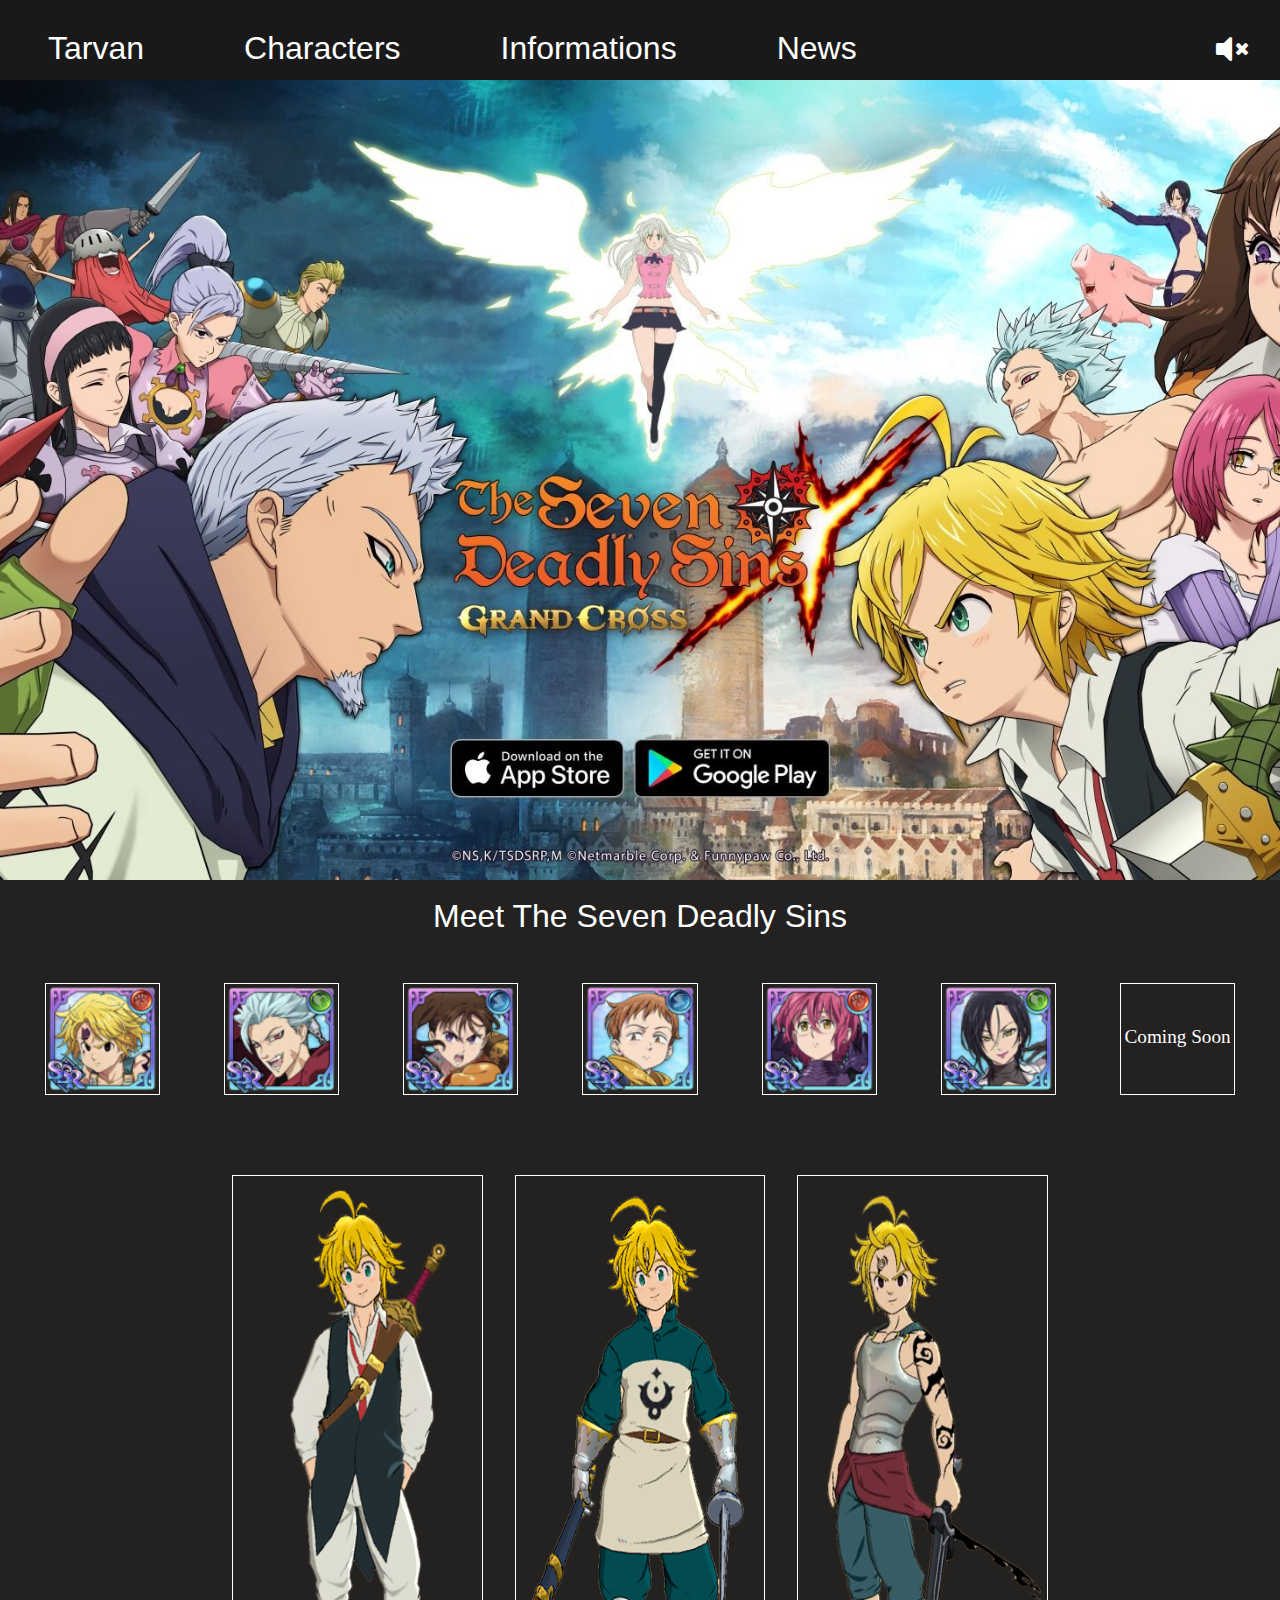
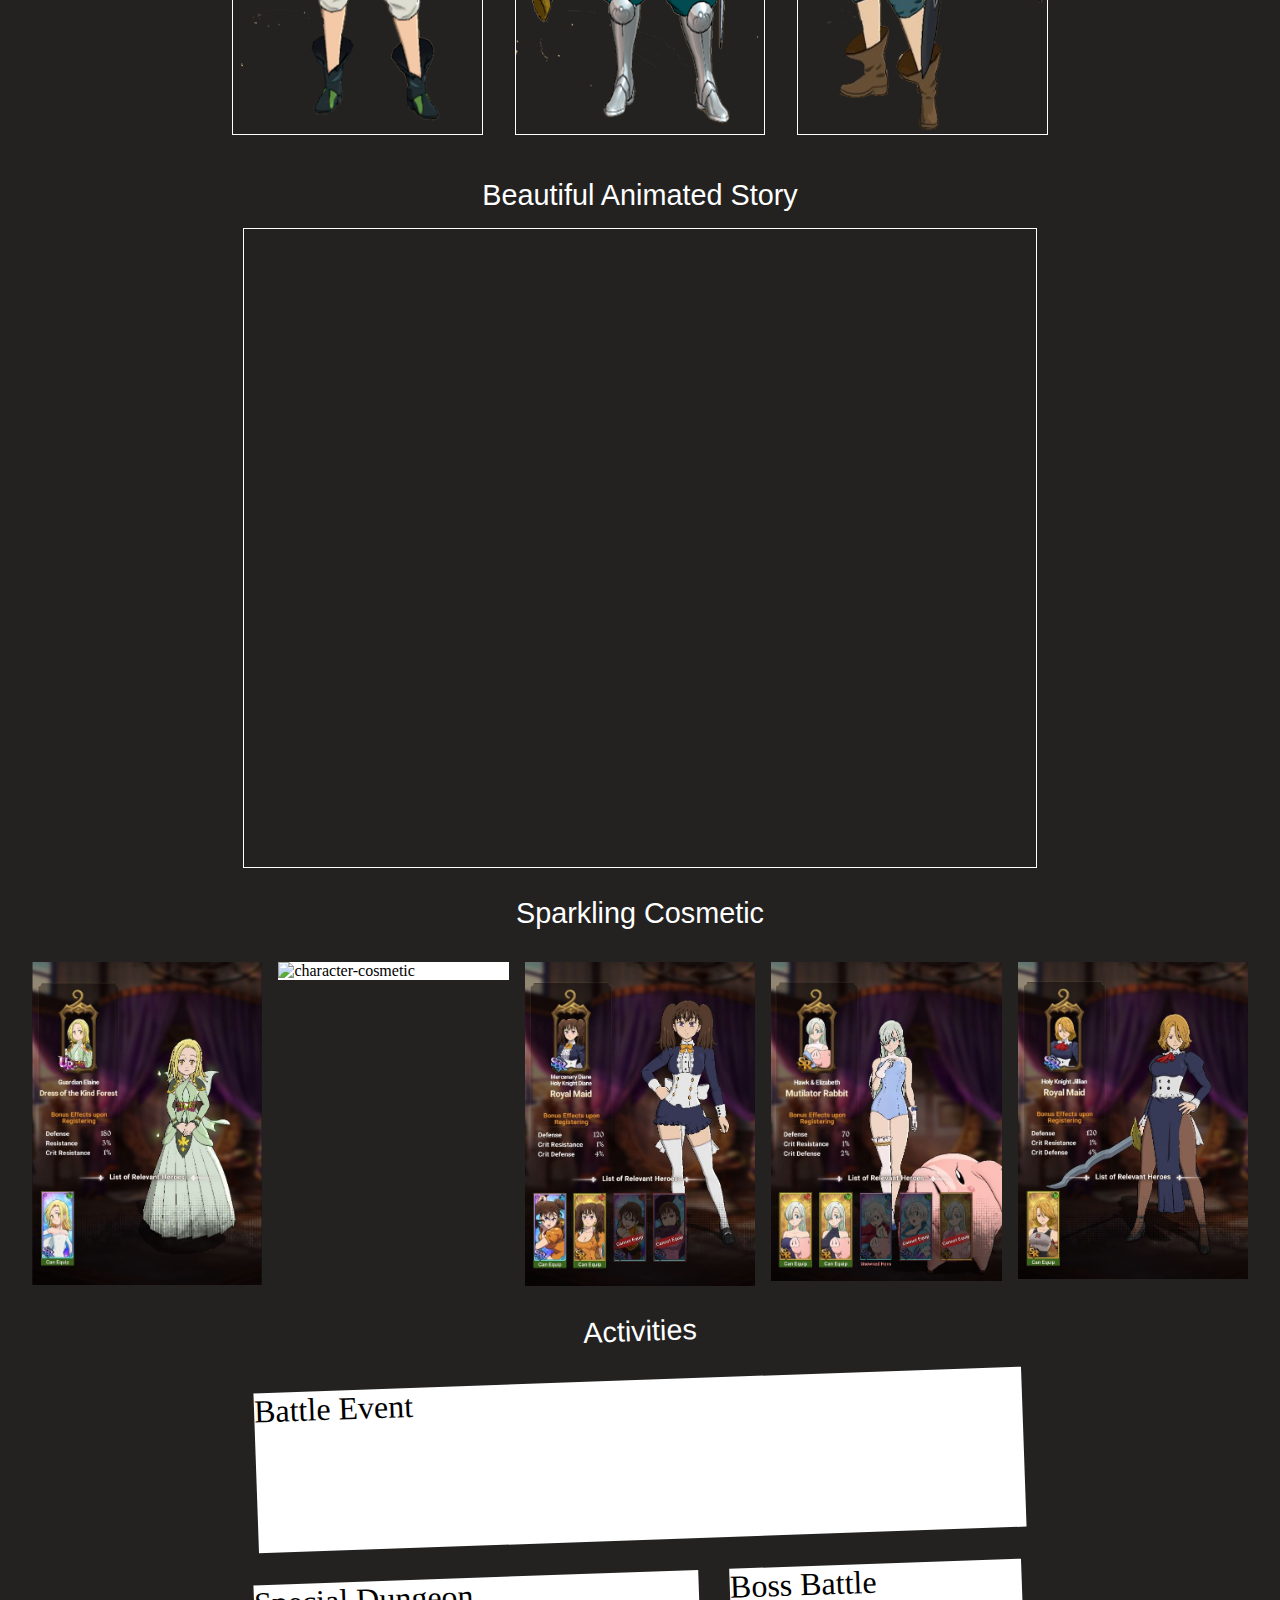
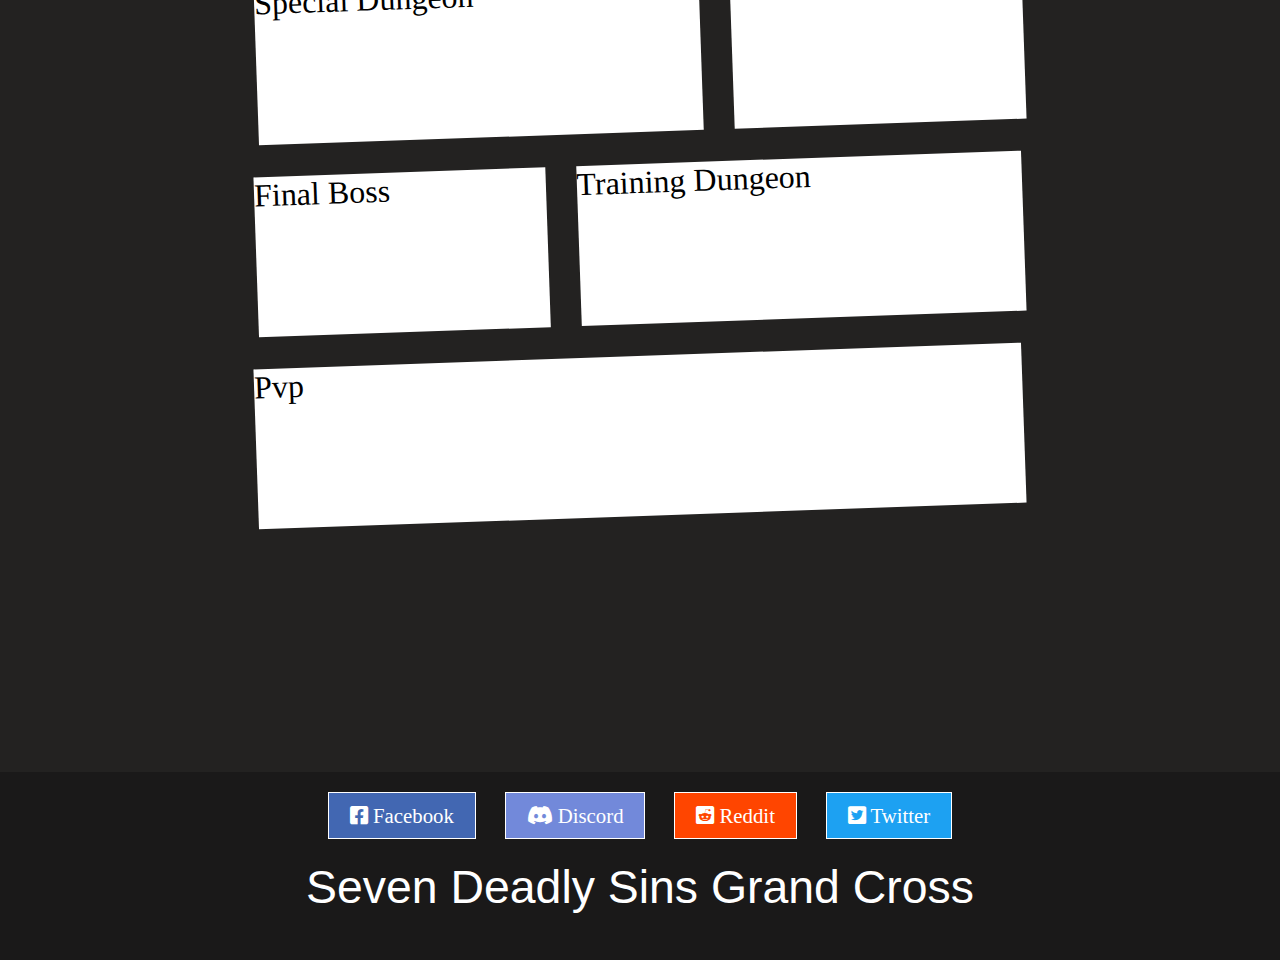
==== index.html @ 65a4bf39 "Add files via upload" ====
<!DOCTYPE html>
<html lang="en">
<head>
    <meta charset="UTF-8">
    <meta name="viewport" content="width=device-width, initial-scale=1.0">
    <link rel="icon" href="./images/tab-icon.ico"/>
    <link rel="stylesheet" href="https://cdnjs.cloudflare.com/ajax/libs/font-awesome/5.11.2/css/all.min.css"/>
    <title>Seven Deadly Sins x Grand Cross</title>
    <link rel="stylesheet" href="./index.css" />
</head>
<body>
    <div class="mobile-control">
        <div class="nav-control">
            <i class="fas fa-long-arrow-alt-down nav-controller" title="show nav bar"></i>
        </div>
        <div class="mobile-title-wrapper">
            <p class="mobile-title">Seven Deadly Sins X Grand Cross</p>
        </div>
    </div>
    <nav class="nav-for-everything">
        <ul>
            <li><a href="./index.html">Tarvan</a></li>
            <li><a href="./characters.html">Characters</a></li>
            <li><a href="./informations.html">Informations</a></li>
            <li><a href="./news.html">News</a></li>
        </ul>
    </nav>
    <div class="absolute-audio">
        <i class="sound-on fas fa-volume-mute"></i>
        <i class="sound-off fas fa-volume-up"></i>
    </div>
    <img src="./images/image-asset.png" alt="" class="banner" />
    <p class="title-character">Meet The Seven Deadly Sins</p>
    <div class="characters">
        <img src="./images/meliodas.png" alt="character-icons" class="character index-meliodas" title="Meliodas"  />
        <img src="./images/ban.png" alt="character-icons" class="character index-ban" title="Ban" />
        <img src="./images/diane.png" alt="character-icons" class="character index-diane" title="Diane" />
        <img src="./images/king.png" alt="character-icons" class="character index-king" title="King" />
        <img src="./images/gowther.png" alt="character-icons" class="character index-gowther" title="Gowther" />
        <img src="./images/merlin.png" alt="character-icons" class="character index-merlin" title="Merlin" />
        <div class="character"><span>Coming Soon</span></div>
    </div>
    <div class="character-main">
        <img src="./images/index/meliodas-1.png" alt="Character-Icon" class="character-portrait character-portrait-one" />
        <img src="./images/index/meliodas-2.png" alt="Character-Icon" class="character-portrait character-portrait-two" />
        <img src="./images/index/meliodas-3.png" alt="Character-Icon" class="character-portrait character-portrait-three" />
    </div>
    <p class="title-video">Beautiful Animated Story</p>
    <div class="video-wrapper">
        <iframe class="video" width="560" height="315" src="https://www.youtube.com/embed/x7IsksEvlHc" frameborder="0" allow="accelerometer; autoplay; encrypted-media; gyroscope; picture-in-picture" allowfullscreen></iframe>
    </div>
    <p class="title-cosmetic">Sparkling Cosmetic</p>
    <div class="cosmetic">
        <img src="./images/outfite-1.jpg" alt="character-cosmetic" class="cosmetic-show cosmetic-show-one" />
        <img src="./images/outfite-2.jpg" alt="character-cosmetic" class="cosmetic-show cosmetic-show-two" />
        <img src="./images/outfite-3.jpg" alt="character-cosmetic" class="cosmetic-show cosmetic-show-three" />
        <img src="./images/outfite-4.jpg" alt="character-cosmetic" class="cosmetic-show cosmetic-show-four" />
        <img src="./images/outfite-5.jpg" alt="character-cosmetic" class="cosmetic-show cosmetic-show-five" />
    </div>
    <p class="title-activities">Activities</p>
    <div class="activities">
        <div class="battle-event">Battle Event</div>
        <div class="boss-special-wrapper"> 
            <div class="special-dungeon">Special Dungeon</div>
            <div class="boss-battle">Boss Battle</div>
        </div>
        <div class="final-training-wrapper">
            <div class="final-boss">Final Boss</div>
            <div class="training-dungeon">Training Dungeon</div>
        </div>
        <div class="pvp">Pvp</div>
    </div>
    <footer>
        <ul class="footer-ul">
            <li class="li-fb"><i class="fab fa-facebook-square"></i> Facebook</li>
            <li class="li-dc"><i class="fab fa-discord"></i> Discord</li>
            <li class="li-rd"><i class="fab fa-reddit-square"></i> Reddit</li>
            <li class="li-tw"><i class="fab fa-twitter-square"></i> Twitter</li>
        </ul>
        <p class="title-footer">Seven Deadly Sins Grand Cross</p>
    </footer>
    <script src="./index.js"></script>
</body>
</html>
---- index.css ----
* {
    margin: 0;
    padding: 0;
    box-sizing: border-box;
}

body {
    width: 100%;
    background-color: #232221;
}

/*Tarvan*/
.absolute-audio {
    position: absolute;
    right: 1em;
    margin-top: -1.5em;
    font-size: 2em;
    color: white;
}
.sound-off {
    display: none;
}

.mobile-control {
    display: none;
}

nav {
    width: 100%;
    height: 5em;
    padding-top: 1em ;
    color: white;
    background-color: rgb(26, 25, 25);
}
nav ul {
    text-align: left;
}
nav ul li {
    display: inline-block;
    margin: 0 1.5em;
    font-size: 2em;
    line-height: 2em;
    font-family: 'Trebuchet MS', 'Lucida Sans Unicode', 'Lucida Grande', 'Lucida Sans', Arial, sans-serif;
}
nav ul li a {
    text-decoration: none;
    color: white;
}
nav ul li:hover{
    cursor: pointer;
    text-decoration: underline;
    text-decoration-color: white;
}

.banner {
    display: block;
    width: 100%;
    height: 50em;
    background: #FDE74C;
    object-fit: cover;
    object-position: bottom;
}
.characters {
    width: 100%;
    height: 7em;
    margin-top: 2em;
    display: flex;
    flex-flow: row nowrap;
    justify-content: center;
}

.title-character{
    text-align: center;
    color: white;
    font-size: 3em;
    margin-top: 0.55em;
    font-family: 'Segoe UI', Tahoma, Geneva, Verdana, sans-serif ;
}
.character {
    width: 7em;
    height: 100%;
    margin: 0 2em;
    text-align: center;
    cursor: pointer;
    border: 1px solid white;
    color: white;
}
.character span {
    font-size: 1.2em;
    line-height: 5.5em;
}
.character-main {
    width: 100%;
    height: 43em;
    margin-top: 3em;
    display: flex;
    flex-flow: row nowrap;
    justify-content:center;
}
.character-portrait {
    width: 20.5%;
    height: 100%;
   border: 1px solid white;
}

.title-video {
    color: white;
    margin-top: 1em;
    text-align: center;
    font-size: 3em;
    font-family: 'Segoe UI', Tahoma, Geneva, Verdana, sans-serif ;
}

.video-wrapper {
    width: 61.5%;
    height: 40em;
    border:1px solid white;
    margin: 1em auto;
}
.video {
    width: 100%;
    height: 100%;
}
.title-cosmetic {
    color: white;
    margin-top: 1em;
    text-align: center;
    font-size: 3em;
    font-family: 'Segoe UI', Tahoma, Geneva, Verdana, sans-serif ;
}
.cosmetic {
    margin-top: 2em;
    width: 100%;
    height: 30em;
    display: flex;
    flex-flow: row nowrap;
    justify-content: space-between;
}
.cosmetic-show {
    width: 19%;
    height: 100%;
    background-color: white;
}

.title-activities {
    width: 50%;
    margin: 0 auto;
    color: white;
    margin-top: 1em;
    text-align: center;
    font-size: 3em;
    font-family: 'Segoe UI', Tahoma, Geneva, Verdana, sans-serif ;
    transform: rotate(-2deg);
}

.activities {
    margin: 2em auto 0;
    width: 60%;
    height: 50em;
}

.battle-event {
    width: 100%;
    height: 5em;
    background-color: white;
    transform: rotate(-2deg);
    font-size: 2em;
}
.boss-special-wrapper {
    width: 100%;
    height: 5em;
    font-size: 2em;
    margin-top: 1em;
    transform: rotate(-2deg);
    display: flex;
    flex-flow: row nowrap;
    justify-content: space-between;
}
.special-dungeon {
    width: 58%;
    height: 100%;
    background-color: white;
}
.boss-battle {
    width: 38%;
    height: 100%;
    background-color: white;
}

.final-training-wrapper{
    width: 100%;
    height: 5em;
    font-size: 2em;
    margin-top: 1em;
    transform: rotate(-2deg);
    display: flex;
    flex-flow: row nowrap;
    justify-content: space-between;
}
.final-boss {
    width: 38%;
    height: 100%;
    background-color: white;
}
.training-dungeon {
    width: 58%;
    height: 100%;
    background-color: white;
}

.pvp {
    width: 100%;
    height: 5em;
    margin-top: 1em;
    background-color: white;
    transform: rotate(-2deg);
    font-size: 2em;
}

/*footer*/
footer {
    width: 100%;
    height: 11em;
    margin-top: 12em;
    background: rgb(26, 25, 25);
    color: white;
}

.footer-ul {
    text-align: center;
}
.footer-ul li {
    display: inline-block;
    font-size: 1.3em;
    margin: 1em 0.7em;
    border: 1px solid white;
    padding: 0.5em 1em;
}
.footer-ul li:hover {
    cursor: pointer;
    color: black;
    background-color: white;
}
.li-fb {
    background-color: #4267B2;
}
.li-dc {
    background-color:#7289DA;
}
.li-rd {
    background-color: #FF4500;
}
.li-tw{
    background-color: #1DA1F2;
}

.title-footer {
    text-align: center;
    font-size: 2.9em;
    font-family: 'Segoe UI', Tahoma, Geneva, Verdana, sans-serif ;
}

/*characters*/
.category {
    margin: 5em auto;
    width: 50%;
    height: 3.5em;
    display: flex;
    flex-flow: row nowrap;
    justify-content: space-between;
}
.attribute-icon {
    width: 1.9em;
    height: 1.9em;
    margin-right: 0.3em;
}
.category-red{
    height: 100%;
    width: 30%;
    text-align: center;
    background-image: linear-gradient(to right, #C3423F 50%,  #232221 50%);
    background-size: 200% 100%;
    background-position: right bottom;
    transition: all 0.5s ease;
    color: white;
    border: 1px solid white;
}
.category-green {
    height: 100%;
    width: 30%;
    text-align: center;
    background-image: linear-gradient(to right, #88AF35  50%, #232221  50%);
    background-size: 200% 100%;
    background-position: right bottom;
    transition: all 0.5s ease;
    color: white;
    border: 1px solid white;
} 
.category-blue {
    height: 100%;
    width: 30%;
    text-align: center;
    background-image: linear-gradient(to right, #4494BC  50%,  #232221  50%);
    background-size: 200% 100%;
    background-position: right bottom;
    transition: all 0.5s ease;
    color: white;
    border: 1px solid white;
}
.category-all:hover{
    cursor: pointer;
    background-position: left bottom;
    color: white;
}
.red-title, .green-title, .blue-title {
    font-size: 2.5em;
    line-height: 1.3em;
}

.characters-all {
    width: 50%;
    min-height: 22em;
    margin: 0 auto;
    display: flex;
    flex-flow: row wrap;
    justify-content: flex-start;
}
.title-character-list {
    text-align: center;
    color: white;
    font-size: 2em;
    margin: 2em 0 1em 0;
}

.character-all-frame {
    width: 12%;
    height: 7em;
    background: white;
    margin: 1em 2em;
}


/*informations*/
.informations {
    width: 80%;
    min-height:50em;
    margin:  10em  auto;
    display:flex;
    flex-flow: row nowrap;
    justify-content: space-between;
    
}

.tabs {
    width: 30%;
    height: 100%;
    border: 1px solid rgb(92, 92, 92);
}

.tabs  ul li {
    font-size: 2em;
    list-style-type: none;
    height: 2em;
    border-bottom: 1px solid grey;
    color: white;
    line-height: 2em;
    text-indent: 1em;
    background-color: #2C2B2A;
    font-family: 'Segoe UI', Tahoma, Geneva, Verdana, sans-serif ;
    font-weight: lighter;
    position: relative;
    overflow:hidden;
}
.tabs  ul li:hover {
   cursor: pointer;
   background-color: #5B8EEB;
   border-bottom: 1px solid #5B8EEB;
}
.tabs  ul li:last-child {
    font-size: 2em;
    list-style-type: none;
    height: 2em;
    border-bottom: 0px solid grey;
    color: white;
    line-height: 2em;
}
.fa-caret-right {
    position: absolute;
    right: 0.5em;
    top: 0.5em;
}
.informations-for-tab {
    width: 69%;
    min-height: 100%;
    display: flex;
    flex-flow: row wrap;
    border: 1px solid rgb(34, 32, 32);
}

.title-information {
    width: 100%;
    height: 2em;
    font-size: 2em;
    background: rgb(39, 37, 37);
    line-height: 2em;
    color: white;
    padding-left: 0.5em;
    border: 1px solid rgb(34, 32, 32);
}
.informations-for-tab-select {
    border: 1px solid rgb(34, 32, 32);
    width: 100%;
    min-height: 100%;
    background: rgb(39, 37, 37);
    color: white;
}
.h1-informations {
    margin: 0.5em;
    font-size: 2.5em;
    font-family: 'Times New Roman', Times, serif;
}
.h2-informations {
    margin: 0.7em;
    font-size: 2em;
    font-family: 'Times New Roman', Times, serif;
}
.information-text {
    margin: 1em; 
    font-size: 1.5em;
    line-height: 1.5em;
}

/*news*/
.news-tab {
    width: 80%;
    min-height: 100%;
    margin: 10em auto;
    background: rgb(43, 42, 42);
    border-top-left-radius: 0.5em;
    border-top-right-radius: 0.5em;
    display: flex;
    flex-flow: column wrap;

}

.news-tab-title {
    width: 100%;
    height: 10%;
    border-bottom: 1px solid rgb(214, 213, 213);
}
.title-news {
    font-size: 2em;
    line-height: 2em;
    margin-left: 1em;
    color: white;

}
.news-tab-info{
    width: 100%;
    min-height: 80%;
    position: relative;
}
.line {
    width: 1px;
    height: 100%;
    background-color: grey;
    position: absolute;
    margin-left: 3em;
}
.news-tab-info-each {
    width: 100%;
    color: white;
    margin-top: 2em;
}
.title-news-tab-each-wrapper {
    width: 95%;
    height: 2em;
    margin-left: 5%;
    font-size: 1.7em;
}
.date-news-tab-each-wrapper {
    width: 95%;
    height: 2em;
    margin-left: 5%;
    font-size: 1.3em;
}
.news-tab-info-each-text {
    width: 90%;
    margin-left: 5%;
    background-color: #1c1c1c;
    border-radius: 0.3em;
    margin-bottom: 1em;
   
}
.news-tab-info-each-text-p {
    font-size: 1.5em;
    padding: 1em;
}

 /* Extra small devices (phones, 600px and down) */
 @media only screen and (max-width: 600px) {
    .absolute-audio{
         display: none;
     }
    .mobile-control {
         color: white;
         font-size: 1.3em;
         text-align: center;
         width: 100%;
         height: 5%;
         background: rgb(26, 25, 25);
         border-bottom: 1px solid rgb(250, 250, 250);
         display: flex;
         justify-content: space-between;
     }
    .nav-control {
         line-height: 3.5em;
         padding: 0em 0.5em;
     }
    .mobile-title {
         line-height: 3.5em;
         padding: 0em 1em;
     }
    nav {
         width: 100%;
         height: 19em;
         background: rgb(78, 51, 51);
         top: 9%;
         transition: all 0.5s ease;
         display: none;
     }
    .title-character{
        font-size: 1.5em;
    }

    .characters {
        width: 100%;
        height: 100%;
        margin-top: 2em;
        display: flex;
        flex-flow: row wrap;
        justify-content: center;
    }
    .character {
        width: 30%;
        height: 7em;
        margin: 1em 2em;
        text-align: center;
        cursor: pointer;
        border: 1px solid white;
        color: white;
    }
    .character:last-child {
        display: none;
    }
    .character-main {
        width: 100%;
        height: 100%;
        margin-top: 3em;
        display: flex;
        flex-flow: row wrap;
        justify-content: center;
    }
    .character-portrait {
        width: 75%;
        height: 35em;
        border: 1px solid white;
        margin: 1em;
    }
    .title-video {
        font-size: 1.8em;
    }
    .video-wrapper{
        width: 99%;
        height: 20em;
    }
    .title-cosmetic{
        font-size: 1.8em;
    }
    .cosmetic {
        width: 100%;
        height: 100%;
        flex-flow: row wrap;
        justify-content: center;
    }
    .cosmetic-show{
        width: 90%;
        height: 10%;
    }
    .title-activities {
        font-size: 1.8em;
    }
    .activities {
        margin: 2em auto 0;
        width: 95%;
        height: 50em;
    }
    footer {
        width: 100%;
        height: 100%;
    }
    .footer-ul {
        display: flex;
        flex-flow: row nowrap;
        justify-content: center;
    }
    .footer-ul li {
        display: inline-block;
        font-size: 1.3em;
        margin: 1em 0.1em;
        border: 1px solid white;
        padding: 0.5em 0.5em;
    }
    .title-footer {
        font-size: 1.5em;
        padding-bottom: 1em;
    }

    /*characters*/
    .category {
        margin: 5em auto;
        width: 90%;
        height: 3.5em;
        display: flex;
        flex-flow: row nowrap;
        justify-content: space-between;
    }
    .category-all {
        display: flex;
        justify-content: center;
        align-items: center;
    }
    .attribute-icon {
        margin-right: 0;
    }
    .category-all:hover{
        cursor: pointer;
        background-color: white;
        color: white;
    }
    .red-title, .green-title, .blue-title {
        display: none;
    }
    .characters-all {
        width: 100%;
        min-height: 22em;
        margin: 0 auto;
        display: flex;
        flex-flow: row wrap;
        justify-content: center;
    }
    .title-character-list {
        text-align: center;
        color: white;
        font-size: 2em;
        margin: 2em 0 1em 0;
    }

    .character-all-frame {
        width: 30%;
        height: 7em;
        background: white;
        margin: 1em 2em;
    }

    
    /*informations*/
    .informations {
        width: 99%;
        min-height:50em;
        margin:  5em  auto;
        display:flex;
        flex-flow: row wrap;
        justify-content: space-between;
    }
    .tabs {
        width: 100%;
        height: 100%;
        border: 1px solid rgb(92, 92, 92);
    }

    .tabs  ul li {
        font-size: 1.8em;
    }
    .fa-caret-right {
        position: absolute;
        right: 0.5em;
        top: 0.5em;
    }
    .informations-for-tab {
        margin-top: 3em;
        width: 100%;
    }

    .title-information {
        font-size: 1.5em;
    }
    .h1-informations {
        margin: 0.5em;
        font-size: 1.5em;
        font-family: 'Times New Roman', Times, serif;
    }
    .h2-informations {
        margin: 0.7em;
        font-size: 1.3em;
        font-family: 'Times New Roman', Times, serif;
    }
    .information-text {
        margin: 1em; 
        font-size: 1.2em;
        line-height: 1.5em;
    }   
    /*news*/
    .news-tab {
        width: 99%;
    }

    .news-tab-title {
        width: 100%;
        height: 10%;
        border-bottom: 1px solid rgb(214, 213, 213);
    }
    .title-news {
        font-size: 1.5em;
    }
    .news-tab-info{
        width: 100%;
        min-height: 80%;
        position: relative;
    }
    .line {
        width: 1px;
        height: 100%;
        background-color: grey;
        position: absolute;
        margin-left: 0.5em;
    }
 }

 /* Small devices (portrait tablets and large phones, 600px and up) */
 @media only screen and (min-width: 600px) {
    .absolute-audio{
        display: none;
    }
   .mobile-control {
        color: white;
        font-size: 1.3em;
        text-align: center;
        width: 100%;
        height: 5%;
        background: rgb(26, 25, 25);
        border-bottom: 1px solid rgb(250, 250, 250);
        display: flex;
        justify-content: space-between;
    }
   .nav-control {
        line-height: 3.5em;
        padding: 0em 0.5em;
    }
   .mobile-title {
        line-height: 3.5em;
        padding: 0em 1em;
    }
   nav {
        width: 100%;
        height: 5em;
        background: rgb(78, 51, 51);
        top: 9%;
        transition: all 0.5s ease;
        display: none;
    }
    nav ul {
        text-align: center;
    }
    nav ul li {
        display: inline-block;
        margin: 0 1.5em;
        font-size: 1.8em;
        line-height: 2em;
        font-family: 'Trebuchet MS', 'Lucida Sans Unicode', 'Lucida Grande', 'Lucida Sans', Arial, sans-serif;
    }
   .title-character{
       font-size: 1.5em;
   }
   .characters {
       width: 100%;
       height: 100%;
       margin-top: 2em;
       display: flex;
       flex-flow: row wrap;
       justify-content: center;
   }
   .character {
       width: 15%;
       height: 7em;
       margin: 1em 2em;
       text-align: center;
       cursor: pointer;
       border: 1px solid white;
       color: white;
   }
   .character:last-child {
       display: none;
   }
   .character-main {
       width: 100%;
       height: 100%;
       margin-top: 3em;
       display: flex;
       flex-flow: row wrap;
       justify-content: center;
   }
   .character-portrait {
       width: 35%;
       height: 35em;
       border: 1px solid white;
       margin: 1em;
   }
   .title-video {
       font-size: 1.8em;
   }
   .video-wrapper{
       width: 99%;
       height: 25em;
   }
   .title-cosmetic{
       font-size: 1.8em;
   }
   .cosmetic {
       width: 100%;
       height: 100%;
       flex-flow: row wrap;
       justify-content: flex-start;
   }
   .cosmetic-show{
       width: 45%;
       height: 10%;
       margin: 0 1em;
   }

   .title-activities {
       font-size: 1.8em;
   }
   .activities {
       margin: 2em auto 0;
       width: 95%;
       height: 50em;
   }
   footer {
       width: 100%;
       height: 100%;
   }
   .footer-ul {
       display: flex;
       flex-flow: row nowrap;
       justify-content: center;
   }
   .footer-ul li {
       display: inline-block;
       font-size: 1.3em;
       margin: 1em 0.1em;
       border: 1px solid white;
       padding: 0.5em 0.5em;
   }
   .title-footer {
       font-size: 1.5em;
       padding-bottom: 1em;
   }

   /*characters*/
   .category {
    margin: 5em auto;
    width: 90%;
    height: 3.5em;
    display: flex;
    flex-flow: row nowrap;
    justify-content: space-between;
    }
    .category-all {
        display: flex;
        justify-content: center;
        align-items: center;
    }
    .attribute-icon {
        margin-right: 0;
    }
    .category-all:hover{
        cursor: pointer;
        background-color: white;
        color: white;
    }
    .red-title, .green-title, .blue-title {
        display: none;
    }
    .characters-all {
        width: 100%;
        min-height: 22em;
        margin: 0 auto;
        display: flex;
        flex-flow: row wrap;
        justify-content: center;
    }
    .title-character-list {
        text-align: center;
        color: white;
        font-size: 2em;
        margin: 2em 0 1em 0;
    }

    .character-all-frame {
        width: 13%;
        height: 6em;
        background: white;
        margin: 1em 2em;
    }
    /*informations*/
    .informations {
        width: 99%;
        min-height:50em;
        margin:  5em  auto;
        display:flex;
        flex-flow: row wrap;
        justify-content: space-between;
    }
    .tabs {
        width: 100%;
        height: 100%;
        border: 1px solid rgb(92, 92, 92);
    }

    .tabs  ul li {
        font-size: 1.8em;
    }
    .fa-caret-right {
        position: absolute;
        right: 0.5em;
        top: 0.5em;
    }
    .informations-for-tab {
        margin-top: 3em;
        width: 100%;
    }

    .title-information {
        font-size: 1.5em;
    }
    .h1-informations {
        margin: 0.5em;
        font-size: 1.5em;
        font-family: 'Times New Roman', Times, serif;
    }
    .h2-informations {
        margin: 0.7em;
        font-size: 1.3em;
        font-family: 'Times New Roman', Times, serif;
    }
    .information-text {
        margin: 1em; 
        font-size: 1.2em;
        line-height: 1.5em;
    }


    /*news*/
    .news-tab {
        width: 99%;
    }

    .news-tab-title {
        width: 100%;
        height: 10%;
        border-bottom: 1px solid rgb(214, 213, 213);
    }
    .title-news {
        font-size: 1.5em;
    }
    .news-tab-info{
        width: 100%;
        min-height: 80%;
        position: relative;
    }
    .line {
        width: 1px;
        height: 100%;
        background-color: grey;
        position: absolute;
        margin-left: 0.5em;
    }
   
 }
 
 /* Medium devices (landscape tablets, 768px and up) */
 @media only screen and (min-width: 768px) {
    .mobile-control {
        display: none;
    }
    .absolute-audio{
        display: none;
    }
   nav {
        width: 100%;
        height: 5em;
        background: rgb(26, 25, 25);
        top: 9%;
        transition: all 0.5s ease;
        display: block;
    }
    nav ul {
        text-align: center;
    }
    nav ul li {
        display: inline-block;
        margin: 0 1.5em;
        font-size: 1.5em;
        line-height: 2em;
        font-family: 'Trebuchet MS', 'Lucida Sans Unicode', 'Lucida Grande', 'Lucida Sans', Arial, sans-serif;
    }
    
   /*characters*/
   .category {
    margin: 5em auto;
    width: 90%;
    height: 3.5em;
    display: flex;
    flex-flow: row nowrap;
    justify-content: space-between;
    }
    .category-all {
        display: flex;
        justify-content: center;
        align-items: center;
    }
    .attribute-icon {
        margin-right: 0.3em;
    
    }
    .category-all:hover{
        cursor: pointer;
        background-color: white;
        color: white;
    }
    .red-title, .green-title, .blue-title {
        display: block;
    }
    .characters-all {
        width: 100%;
        min-height: 22em;
        margin: 0 auto;
        display: flex;
        flex-flow: row wrap;
        justify-content: center;
    }
    .title-character-list {
        text-align: center;
        color: white;
        font-size: 2em;
        margin: 2em 0 1em 0;
    }

    .character-all-frame {
        width: 13%;
        height: 7em;
        background: white;
        margin: 1em 2em;
    }
     /*informations*/
     .informations {
        width: 99%;
        min-height:50em;
        margin:  5em  auto;
        display:flex;
        flex-flow: row wrap;
        justify-content: space-between;
    }
    .tabs {
        width: 60%;
        height: 100%;
        border: 1px solid rgb(92, 92, 92);
        margin: 0 auto;
    }

    .tabs  ul li {
        font-size: 1.8em;
    }
    .fa-caret-right {
        position: absolute;
        right: 0.5em;
        top: 0.5em;
    }
    .informations-for-tab {
        margin-top: 3em;
        width: 100%;
    }

    .title-information {
        font-size: 1.8em;
    }
    .h1-informations {
        margin: 0.5em;
        font-size: 1.8em;
        font-family: 'Times New Roman', Times, serif;
    }
    .h2-informations {
        margin: 0.7em;
        font-size: 1.6em;
        font-family: 'Times New Roman', Times, serif;
    }
    .information-text {
        margin: 1em; 
        font-size: 1.4em;
        line-height: 1.5em;
    }
     
    /*news*/
    .news-tab {
        width: 99%;
    }

    .news-tab-title {
        width: 100%;
        height: 10%;
        border-bottom: 1px solid rgb(214, 213, 213);
    }
    .title-news {
        font-size: 1.5em;
    }
    .news-tab-info{
        width: 100%;
        min-height: 80%;
        position: relative;
    }
    .line {
        width: 1px;
        height: 100%;
        background-color: grey;
        position: absolute;
        margin-left: 0.5em;
    }
 }
 
 /* Large devices (laptops/desktops, 992px and up) */
 @media only screen and (min-width: 992px) {
    .absolute-audio{
        display: block;
    }
    .character {
        width: 11%;
        height: 7em;
        margin: 1em 2em;
        text-align: center;
        cursor: pointer;
        border: 1px solid white;
        color: white;
    }
    .video-wrapper{
        width: 99%;
        height: 35em;
    }
    .cosmetic-show{
        width: 30%;
        height: 10%;
        margin: 0 1em;
    }
    
   /*characters*/
   .category {
    margin: 5em auto;
    width: 90%;
    height: 3.5em;
    display: flex;
    flex-flow: row nowrap;
    justify-content: space-between;
    }
    .category-all {
        display: flex;
        justify-content: center;
        align-items: center;
    }
    .attribute-icon {
        margin-right: 0;
    }
    .category-all:hover{
        cursor: pointer;
        background-color: white;
        color: white;
    }
    .red-title, .green-title, .blue-title {
        display: none;
    }
    .characters-all {
        width: 100%;
        min-height: 22em;
        margin: 0 auto;
        display: flex;
        flex-flow: row wrap;
        justify-content: center;
    }
    .title-character-list {
        text-align: center;
        color: white;
        font-size: 2em;
        margin: 2em 0 1em 0;
    }

    .character-all-frame {
        width: 10%;
        height: 7em;
        background: white;
        margin: 1em 2em;
    } 
    /*informations*/
    .informations {
       width: 99%;
       min-height:50em;
       margin:  5em  auto;
       display:flex;
       flex-flow: row wrap;
       justify-content: space-between;
   }
   .tabs {
       width: 60%;
       height: 100%;
       border: 1px solid rgb(92, 92, 92);
       margin: 0 auto;
   }

   .tabs  ul li {
       font-size: 1.8em;
   }
   .fa-caret-right {
       position: absolute;
       right: 0.5em;
       top: 0.5em;
   }
   .informations-for-tab {
       margin-top: 3em;
       width: 100%;
   }

   .title-information {
       font-size: 1.8em;
   }
   .h1-informations {
       margin: 0.5em;
       font-size: 1.8em;
       font-family: 'Times New Roman', Times, serif;
   }
   .h2-informations {
       margin: 0.7em;
       font-size: 1.6em;
       font-family: 'Times New Roman', Times, serif;
   }
   .information-text {
       margin: 1em; 
       font-size: 1.4em;
       line-height: 1.5em;
   }
      
    /*news*/
    .news-tab {
        width: 99%;
    }

    .news-tab-title {
        width: 100%;
        height: 10%;
        border-bottom: 1px solid rgb(214, 213, 213);
    }
    .title-news {
        font-size: 1.5em;
    }
    .news-tab-info{
        width: 100%;
        min-height: 80%;
        position: relative;
    }
    .line {
        width: 1px;
        height: 100%;
        background-color: grey;
        position: absolute;
        margin-left: 0.5em;
    }
 }
 
 /* Extra large devices (large laptops and desktops, 1200px and up) */
 @media only screen and (min-width: 1200px) {
    .absolute-audio{
        display: block;
    }
    nav {
        width: 100%;
        height: 5em;
        padding-top: 1em ;
        color: white;
        background-color: rgb(26, 25, 25);
    }
    nav ul {
        text-align: left;
    }
    nav ul li {
        display: inline-block;
        margin: 0 1.5em;
        font-size: 2em;
        line-height: 2em;
        font-family: 'Trebuchet MS', 'Lucida Sans Unicode', 'Lucida Grande', 'Lucida Sans', Arial, sans-serif;
    }
    nav ul li a {
        text-decoration: none;
        color: white;
    }
    nav ul li:hover{
        cursor: pointer;
        text-decoration: underline;
        text-decoration-color: white;
    }
    .character {
        width: 9%;
        height: 7em;
        margin: 1em 2em;
        text-align: center;
        cursor: pointer;
        border: 1px solid white;
        color: white;
    }
    
    .video-wrapper{
        width: 99%;
        height: 35em;
    }
    .cosmetic-show{
        width: 30%;
        height: 10%;
        margin: 0 1em;
    }
    
   .title-character{
    font-size: 2em;
    }

    .character:last-child {
        display: block;
    }
    .character-main {
        width: 100%;
        height: 100%;
        margin-top: 3em;
        display: flex;
        flex-flow: row wrap;
        justify-content: center;
    }

    .character-portrait {
        width: 19.6%;
        height: 35em;
        border: 1px solid white;
        margin: 1em;
    }

    .video-wrapper{
        width: 62%;
        height: 40em;
    }
    .cosmetic {
        width: 100%;
        height: 100%;
        flex-flow: row wrap;
        justify-content: center;
    }
    .cosmetic-show{
        width: 18%;
        height: 10%;
        margin: 0 0.5em;
    }
    .activities {
        margin: 2em auto 0;
        width: 60%;
        height: 50em;
    }

 
   /*characters*/
   .category {
    margin: 5em auto;
    width: 50%;
    height: 3.5em;
    display: flex;
    flex-flow: row nowrap;
    justify-content: space-between;
    }
    .category-all {
        display: flex;
        justify-content: center;
        align-items: center;
    }
    .attribute-icon {
        margin-right: 0;
    }
    .category-all:hover{
        cursor: pointer;
        background-color: white;
        color: white;
    }
    .red-title, .green-title, .blue-title {
        display: block;
    }

    .characters-all {
        width: 60%;
        min-height: 22em;
        margin: 0 auto;
        display: flex;
        flex-flow: row wrap;
        justify-content: center;
    }
    .title-character-list {
        text-align: center;
        color: white;
        font-size: 2em;
        margin: 2em 0 1em 0;
    }

    .character-all-frame {
        width: 11%;
        height: 6em;
        background: white;
        margin: 1em 2em;
    }
     /*informations*/
     .informations {
        width: 99%;
        min-height:50em;
        margin:  5em  auto;
        display:flex;
        flex-flow: row wrap;
        justify-content: space-between;
    }
    .tabs {
        width: 30%;
        height: 100%;
        border: 1px solid rgb(92, 92, 92);
        margin: 3em auto;
    }

    .tabs  ul li {
        font-size: 1.8em;
    }
    .fa-caret-right {
        position: absolute;
        right: 0.5em;
        top: 0.5em;
    }
    .informations-for-tab {
        margin-top: 3em;
        width: 70%;
    }

    .title-information {
        font-size: 1.8em;
    }
    .h1-informations {
        margin: 0.5em;
        font-size: 1.8em;
        font-family: 'Times New Roman', Times, serif;
    }
    .h2-informations {
        margin: 0.7em;
        font-size: 1.6em;
        font-family: 'Times New Roman', Times, serif;
    }
    .information-text {
        margin: 1em; 
        font-size: 1.4em;
        line-height: 1.5em;
    }
    
    /*news*/
       .news-tab {
        width: 80%;
    }

    .news-tab-title {
        width: 100%;
        height: 10%;
        border-bottom: 1px solid rgb(214, 213, 213);
    }
    .title-news {
        font-size: 1.5em;
    }
    .news-tab-info{
        width: 100%;
        min-height: 80%;
        position: relative;
    }
    .line {
        width: 1px;
        height: 100%;
        background-color: grey;
        position: absolute;
        margin-left: 2em;
    }
    
    /*footer*/
    footer {
        width: 100%;
        margin-top: 12em;
        background: rgb(26, 25, 25);
        color: white;
    }

    .footer-ul {
        text-align: center;
    }
    .footer-ul li {
        display: inline-block;
        font-size: 1.3em;
        margin: 1em 0.7em;
        border: 1px solid white;
        padding: 0.5em 1em;
    }
    .footer-ul li:hover {
        cursor: pointer;
        color: black;
        background-color: white;
    }
    .li-fb {
        background-color: #4267B2;
    }
    .li-dc {
        background-color:#7289DA;
    }
    .li-rd {
        background-color: #FF4500;
    }
    .li-tw{
        background-color: #1DA1F2;
    }

    .title-footer {
        text-align: center;
        font-size: 2.9em;
        font-family: 'Segoe UI', Tahoma, Geneva, Verdana, sans-serif ;
    }

} 

@media only screen and (min-width: 1440px) {
    .absolute-audio{
        display: block;
    }
    .character {
        width: 7%;
        height: 7.3em;
        margin: 1em 2em;
        text-align: center;
        cursor: pointer;
        border: 1px solid white;
        color: white;
    }
    
    .video-wrapper{
        width: 99%;
        height: 35em;
    }
    .cosmetic-show{
        width: 30%;
        height: 10%;
        margin: 0 1em;
    }
    
   .title-character{
    font-size: 2em;
    }

    .character:last-child {
        display: block;
    }
    .character-main {
        width: 100%;
        height: 100%;
        margin-top: 3em;
        display: flex;
        flex-flow: row wrap;
        justify-content: center;
    }

    .character-portrait {
        width: 19.6%;
        height: 35em;
        border: 1px solid white;
        margin: 1em;
    }

    .video-wrapper{
        width: 62%;
        height: 40em;
    }
    .cosmetic {
        width: 100%;
        height: 100%;
        flex-flow: row wrap;
        justify-content: center;
    }
    .cosmetic-show{
        width: 18%;
        height: 10%;
        margin: 0 0.5em;
    }
    .activities {
        margin: 2em auto 0;
        width: 60%;
        height: 50em;
    }

     /*informations*/
     .informations {
        width: 85%;
        min-height:50em;
        margin:  5em  auto;
        display:flex;
        flex-flow: row wrap;
        justify-content: space-between;
    }
    .tabs {
        width: 30%;
        height: 100%;
        border: 1px solid rgb(92, 92, 92);
        margin: 3em auto;
    }

    .tabs  ul li {
        font-size: 1.8em;
    }
    .fa-caret-right {
        position: absolute;
        right: 0.5em;
        top: 0.5em;
    }
    .informations-for-tab {
        margin-top: 3em;
        width: 68%;
    }

    .title-information {
        font-size: 1.8em;
    }
    .h1-informations {
        margin: 0.5em;
        font-size: 1.8em;
        font-family: 'Times New Roman', Times, serif;
    }
    .h2-informations {
        margin: 0.7em;
        font-size: 1.6em;
        font-family: 'Times New Roman', Times, serif;
    }
    .information-text {
        margin: 1em; 
        font-size: 1.4em;
        line-height: 1.5em;
    }
   /*characters*/
   .category {
    margin: 5em auto;
    width: 50%;
    height: 3.5em;
    display: flex;
    flex-flow: row nowrap;
    justify-content: space-between;
    }
    .category-all {
        display: flex;
        justify-content: center;
        align-items: center;
    }
    .attribute-icon {
        margin-right: 0;
    }
    .category-all:hover{
        cursor: pointer;
        background-color: white;
        color: white;
    }
    .red-title, .green-title, .blue-title {
        display: block;
    }

    .characters-all {
        width: 64%;
        min-height: 22em;
        margin: 0 auto;
        display: flex;
        flex-flow: row wrap;
        justify-content: center;
    }
    .title-character-list {
        text-align: center;
        color: white;
        font-size: 2em;
        margin: 2em 0 1em 0;
    }

    .character-all-frame {
        width: 10%;
        height: 7em;
        background: white;
        margin: 1em 2em;
    }
}
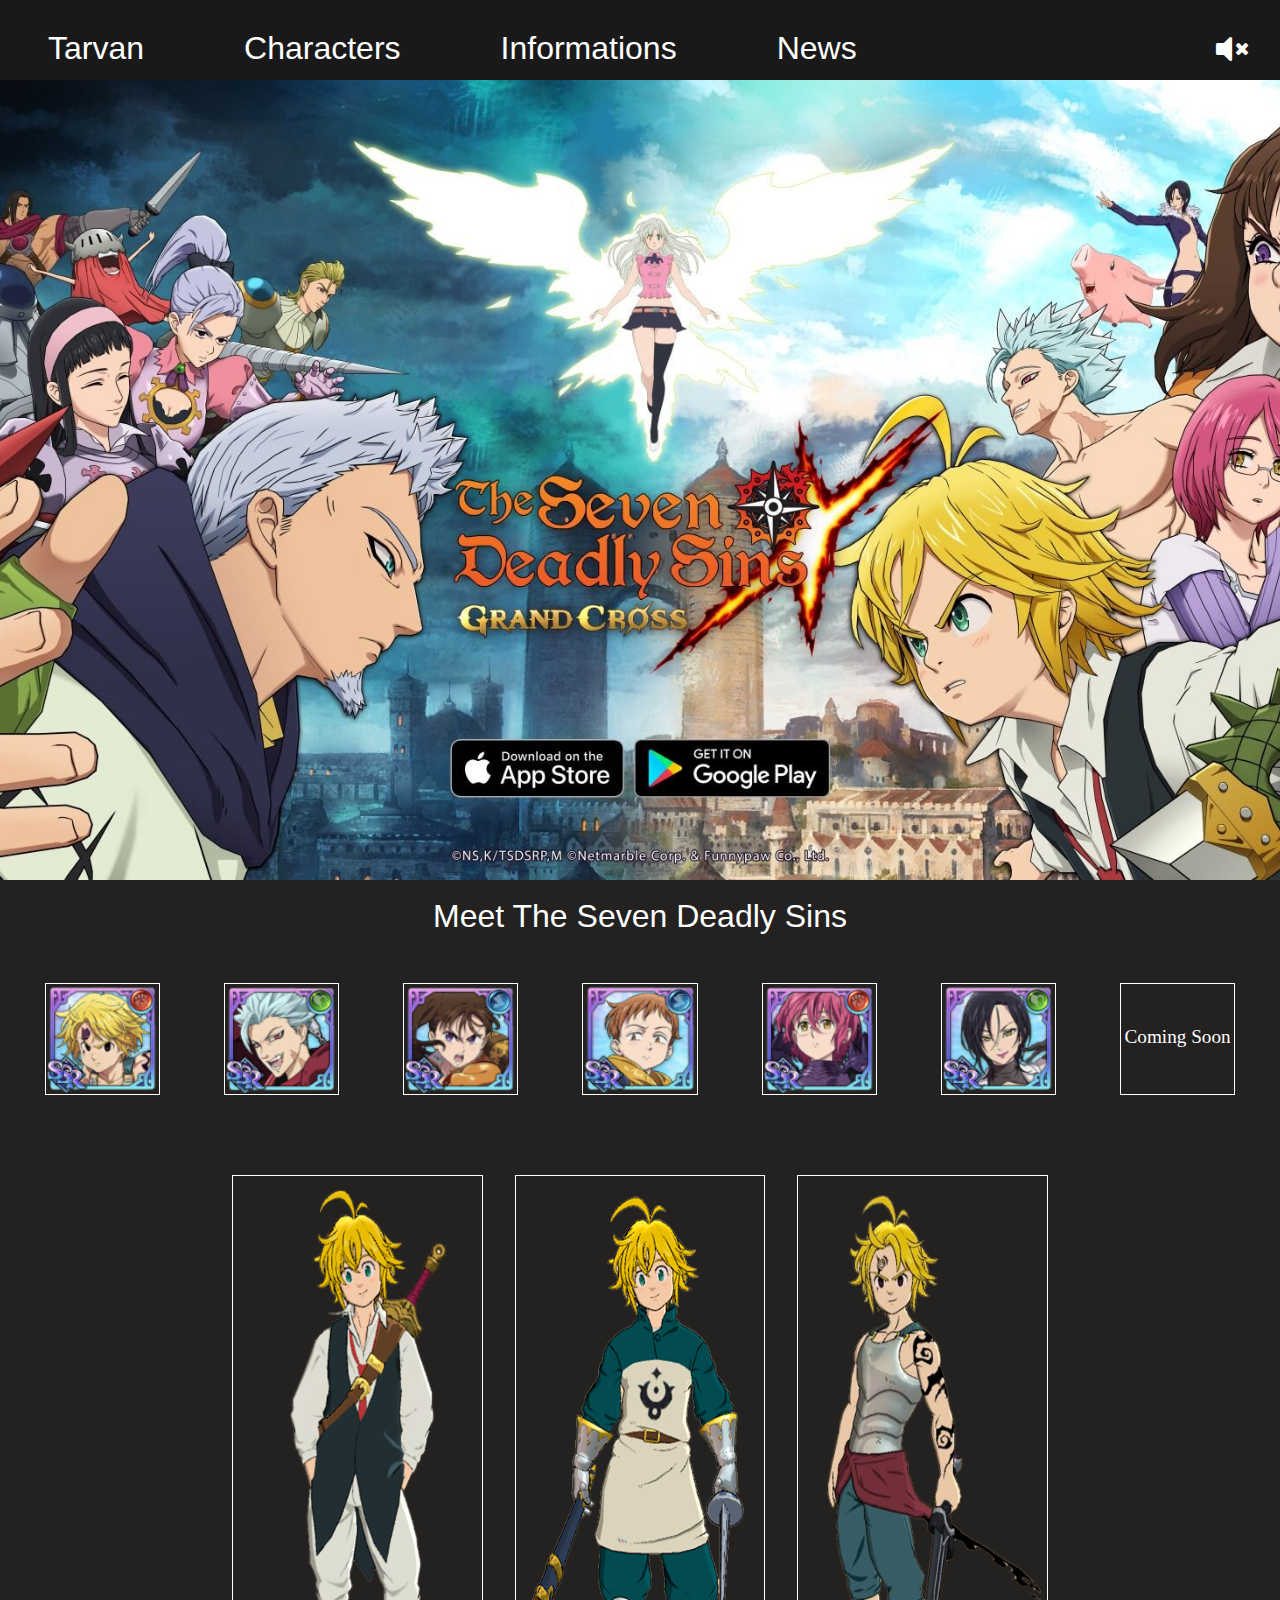
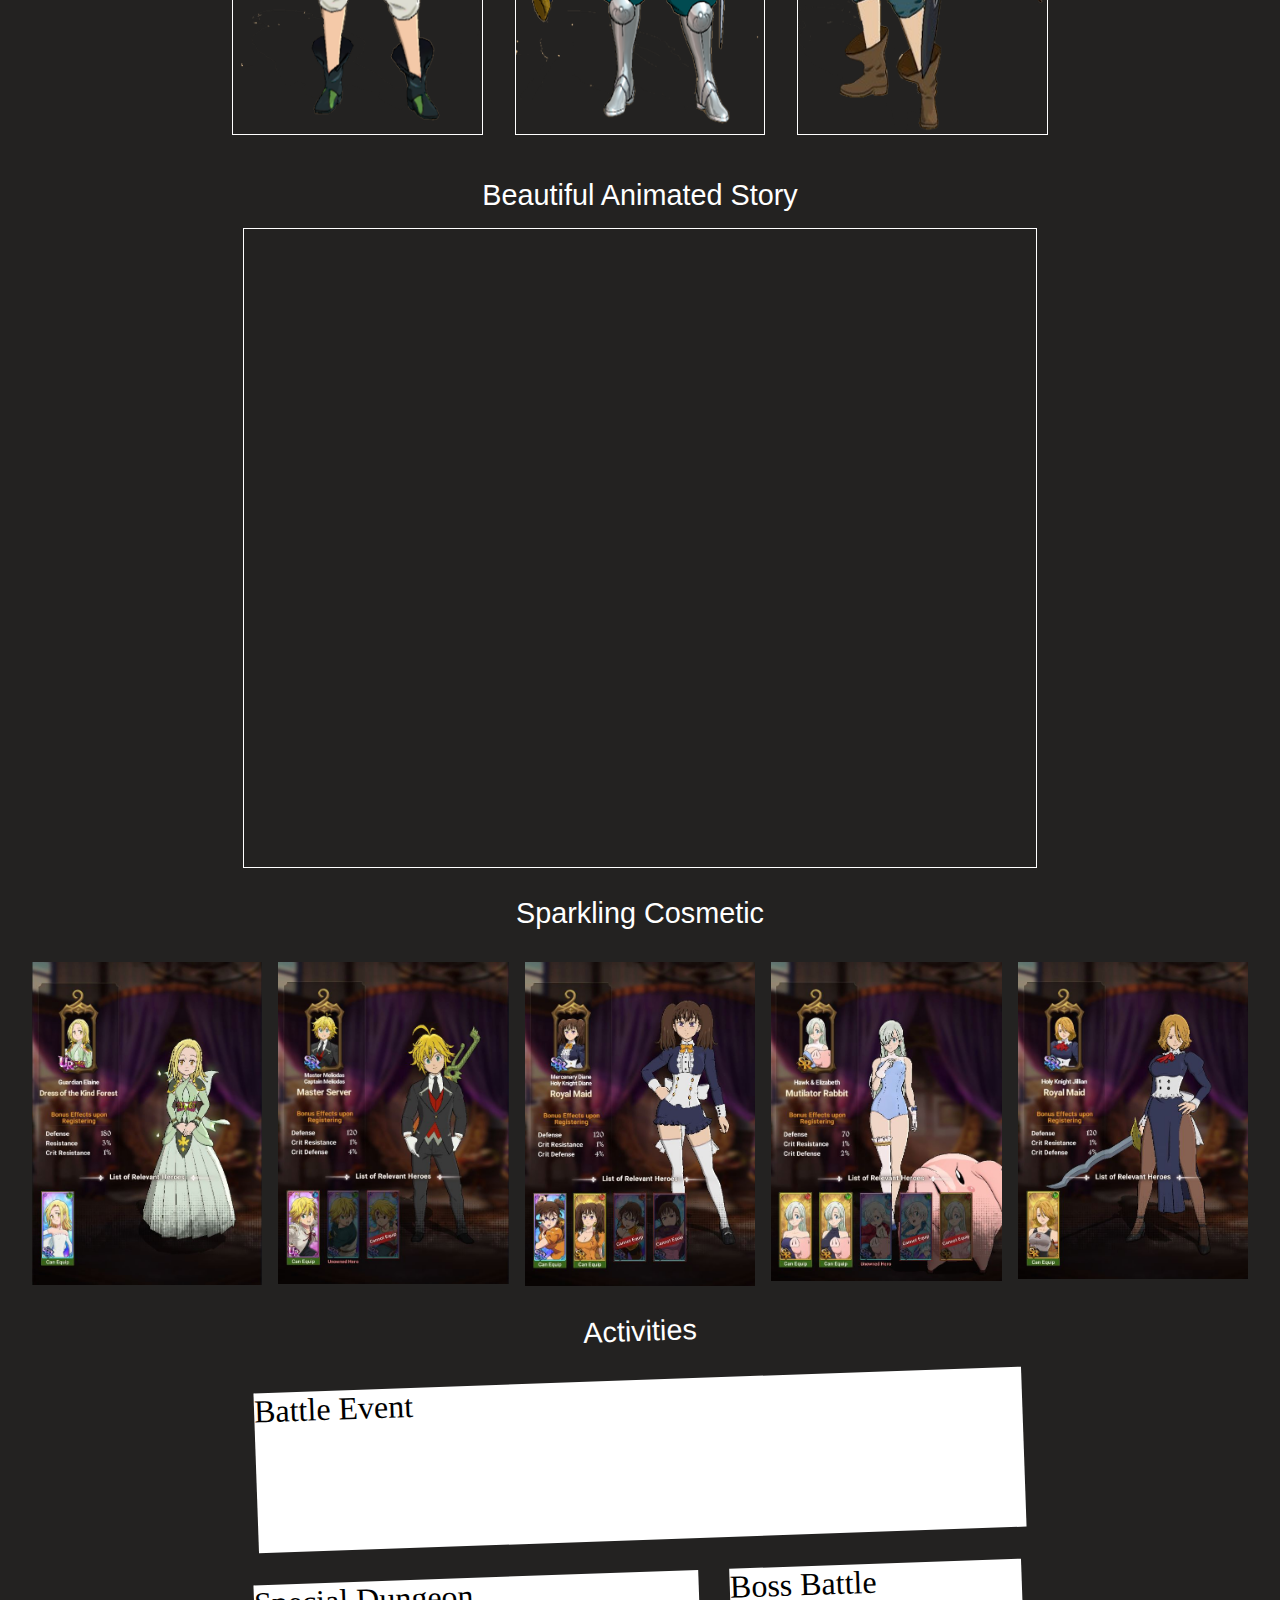
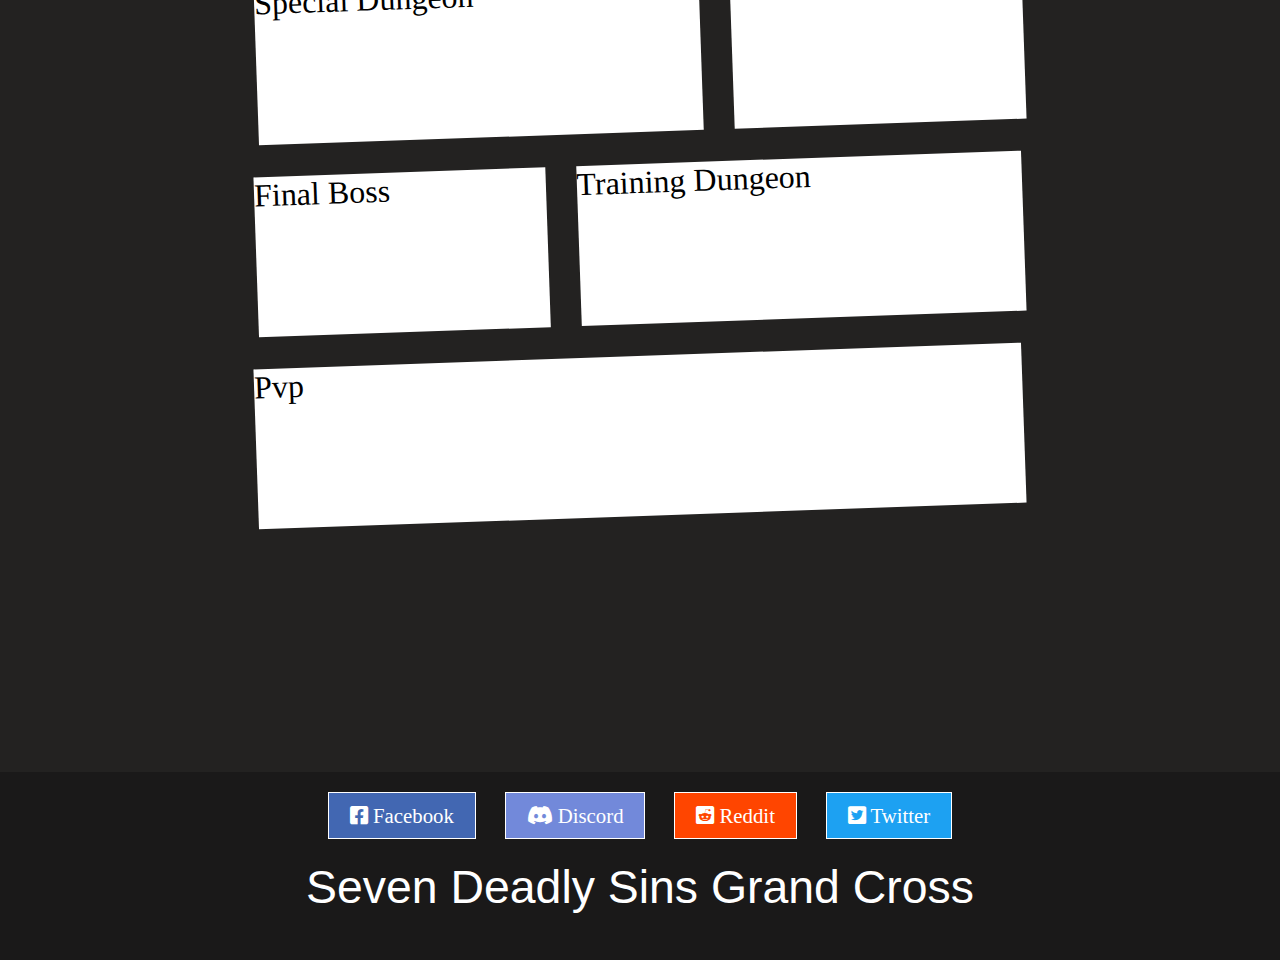
==== commit 59c12b50: "Update index.html" ====
--- a/index.html
+++ b/index.html
@@ -52,7 +52,7 @@
     <p class="title-cosmetic">Sparkling Cosmetic</p>
     <div class="cosmetic">
         <img src="./images/outfite-1.jpg" alt="character-cosmetic" class="cosmetic-show cosmetic-show-one" />
-        <img src="./images/outfite-2.jpg" alt="character-cosmetic" class="cosmetic-show cosmetic-show-two" />
+        <img src="./images/outfite-2.JPG" alt="character-cosmetic" class="cosmetic-show cosmetic-show-two" />
         <img src="./images/outfite-3.jpg" alt="character-cosmetic" class="cosmetic-show cosmetic-show-three" />
         <img src="./images/outfite-4.jpg" alt="character-cosmetic" class="cosmetic-show cosmetic-show-four" />
         <img src="./images/outfite-5.jpg" alt="character-cosmetic" class="cosmetic-show cosmetic-show-five" />
@@ -81,4 +81,4 @@
     </footer>
     <script src="./index.js"></script>
 </body>
-</html>+</html>
